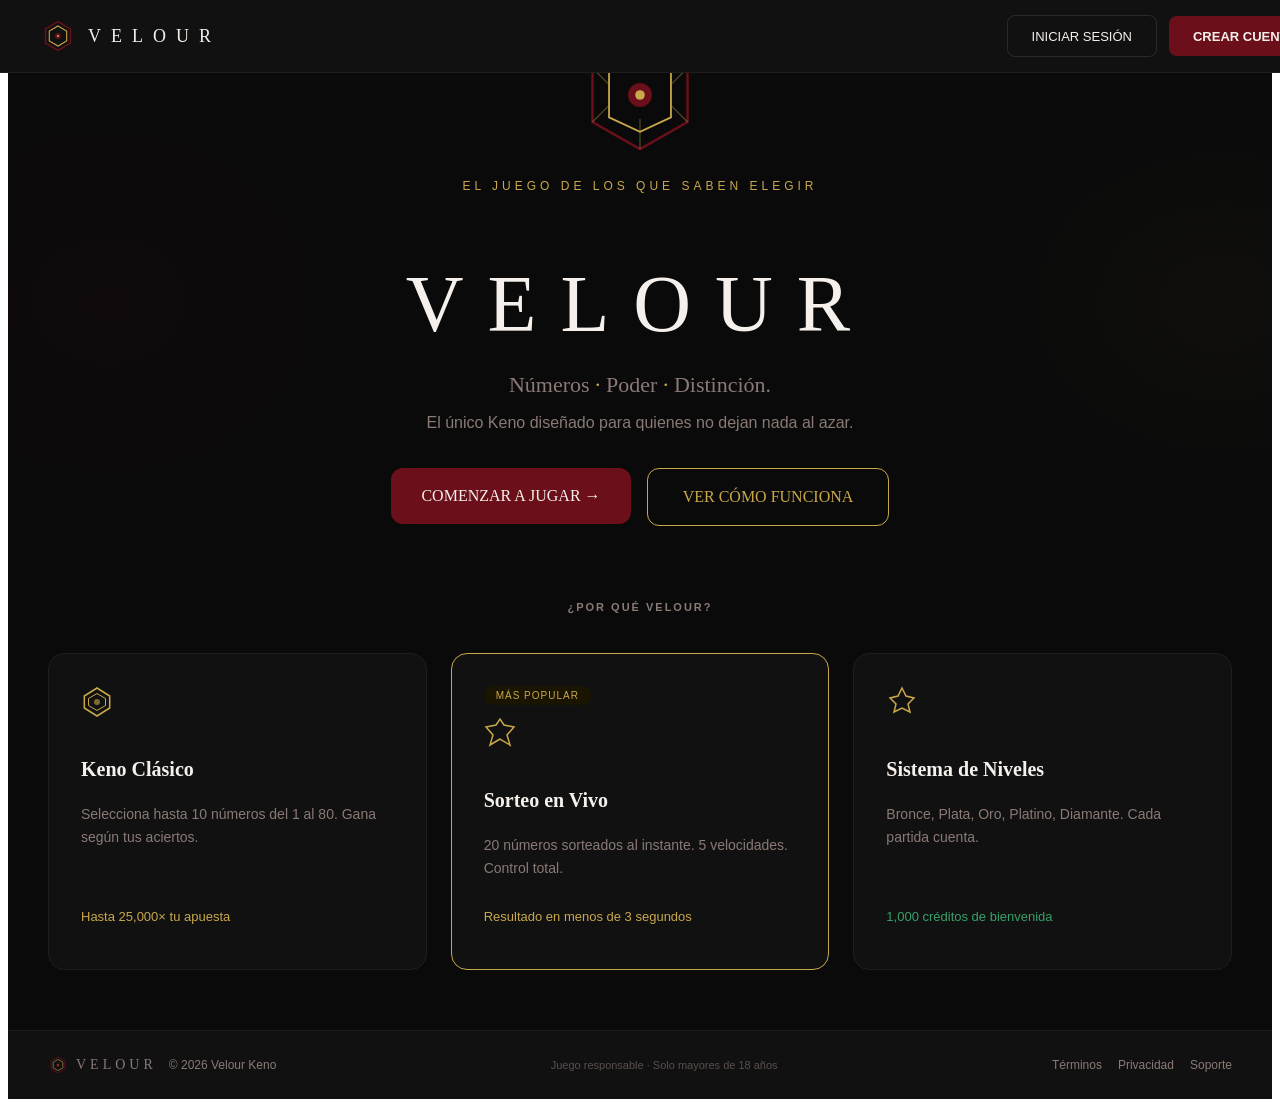
==== src/main/resources/static/index.html @ 397a427b "feat: add shared components, user management, landing page, README and CI workflow" ====
<!DOCTYPE html>
<html lang="es">
<head>
    <meta charset="UTF-8">
    <meta name="viewport" content="width=device-width, initial-scale=1.0">
    <title>Velour Keno — Números. Poder. Distinción.</title>
    <link rel="stylesheet" href="/css/styles.css">

    <style>
        /* ===== LANDING NAVBAR ===== */
        .landing-navbar {
            position: fixed;
            top: 0;
            left: 0;
            width: 100%;
            height: 72px;
            background: #111111;
            border-bottom: 1px solid #1E1E1E;
            display: flex;
            align-items: center;
            justify-content: space-between;
            padding: 0 40px;
            z-index: 1000;
        }

        .landing-logo {
            display: flex;
            align-items: center;
            gap: 12px;
            text-decoration: none;
        }

        .landing-logo-text {
            font-family: 'Georgia', serif;
            font-size: 18px;
            font-weight: 300;
            letter-spacing: 10px;
            color: #F5F0EB;
        }

        .landing-actions {
            display: flex;
            align-items: center;
            gap: 12px;
        }

        .btn-outline {
            background: transparent;
            border: 1px solid #2A2A2A;
            color: #F5F0EB;
            font-family: Arial, sans-serif;
            font-size: 13px;
            height: 40px;
            padding: 0 24px;
            border-radius: 8px;
            cursor: pointer;
            transition: border-color 0.2s ease, color 0.2s ease;
            text-decoration: none;
            display: inline-flex;
            align-items: center;
            justify-content: center;
        }

        .btn-outline:hover {
            border-color: #C9A84C;
            color: #C9A84C;
        }

        .btn-solid {
            background: #6B0F1A;
            border: none;
            color: #F5F0EB;
            font-family: Arial, sans-serif;
            font-size: 13px;
            font-weight: 700;
            height: 40px;
            padding: 0 24px;
            border-radius: 8px;
            cursor: pointer;
            transition: background 0.2s ease;
            text-decoration: none;
            display: inline-flex;
            align-items: center;
            justify-content: center;
        }

        .btn-solid:hover {
            background: #A01020;
        }

        /* ===== HERO ===== */
        .hero {
            position: relative;
            height: 460px;
            display: flex;
            align-items: center;
            justify-content: center;
            background: #0A0A0A;
            overflow: hidden;
            margin-top: 72px;
        }

        .hero-bg-left {
            position: absolute;
            left: -200px;
            top: 50%;
            transform: translateY(-50%);
            width: 600px;
            height: 500px;
            background: radial-gradient(ellipse, rgba(107, 15, 26, 0.06) 0%, transparent 70%);
            pointer-events: none;
        }

        .hero-bg-right {
            position: absolute;
            right: -200px;
            top: 50%;
            transform: translateY(-50%);
            width: 500px;
            height: 400px;
            background: radial-gradient(ellipse, rgba(201, 168, 76, 0.03) 0%, transparent 70%);
            pointer-events: none;
        }

        .hero-content {
            position: relative;
            z-index: 1;
            text-align: center;
            max-width: 700px;
            padding: 0 20px;
        }

        .hero-symbol {
            margin-bottom: 20px;
        }

        .hero-tagline {
            font-family: Arial, sans-serif;
            font-size: 12px;
            color: #C9A84C;
            letter-spacing: 4px;
            text-transform: uppercase;
            margin-bottom: 12px;
        }

        .hero-title {
            font-family: 'Georgia', serif;
            font-size: 80px;
            font-weight: 300;
            color: #F5F0EB;
            letter-spacing: 24px;
            display: block;
            margin-bottom: 8px;
        }

        .hero-slogan {
            font-family: 'Georgia', serif;
            font-size: 22px;
            font-weight: 300;
            color: #8A7A75;
            margin-bottom: 12px;
        }

        .hero-slogan span {
            color: #C9A84C;
        }

        .hero-desc {
            font-family: Arial, sans-serif;
            font-size: 16px;
            color: #8A7A75;
            max-width: 500px;
            margin: 0 auto;
            line-height: 1.6;
        }

        .hero-cta {
            display: flex;
            gap: 16px;
            justify-content: center;
            margin-top: 32px;
        }

        .btn-primary-lg {
            background: #6B0F1A;
            color: #F5F0EB;
            font-family: 'Georgia', serif;
            font-size: 16px;
            height: 56px;
            width: 240px;
            border: none;
            border-radius: 12px;
            cursor: pointer;
            transition: background 0.2s ease, transform 0.2s ease;
            display: inline-flex;
            align-items: center;
            justify-content: center;
            text-decoration: none;
        }

        .btn-primary-lg:hover {
            background: #A01020;
            transform: scale(1.02);
        }

        .btn-secondary-lg {
            background: transparent;
            border: 1px solid #C9A84C;
            color: #C9A84C;
            font-family: 'Georgia', serif;
            font-size: 16px;
            height: 56px;
            width: 240px;
            border-radius: 12px;
            cursor: pointer;
            transition: background 0.2s ease, color 0.2s ease, transform 0.2s ease;
            display: inline-flex;
            align-items: center;
            justify-content: center;
            text-decoration: none;
        }

        .btn-secondary-lg:hover {
            background: rgba(201, 168, 76, 0.1);
            transform: scale(1.02);
        }

        .hero-social {
            font-family: Arial, sans-serif;
            font-size: 13px;
            color: #8A7A75;
            margin-top: 16px;
        }

        /* ===== FEATURES ===== */
        .features {
            padding: 60px 40px;
            background: #0A0A0A;
        }

        .features-title {
            font-family: Arial, sans-serif;
            font-size: 11px;
            color: #8A7A75;
            letter-spacing: 2px;
            text-transform: uppercase;
            text-align: center;
            margin-bottom: 40px;
        }

        .features-grid {
            display: flex;
            gap: 24px;
            justify-content: center;
            max-width: 1200px;
            margin: 0 auto;
        }

        .feature-card {
            background: #111111;
            border: 1px solid #1E1E1E;
            border-radius: 16px;
            padding: 32px;
            width: 360px;
            display: flex;
            flex-direction: column;
        }

        .feature-card.featured {
            border-color: #C9A84C;
        }

        .feature-badge {
            display: inline-block;
            background: #1A1500;
            color: #C9A84C;
            font-family: Arial, sans-serif;
            font-size: 10px;
            letter-spacing: 1px;
            text-transform: uppercase;
            padding: 4px 12px;
            border-radius: 20px;
            margin-bottom: 12px;
            align-self: flex-start;
        }

        .feature-icon {
            margin-bottom: 16px;
        }

        .feature-name {
            font-family: 'Georgia', serif;
            font-size: 20px;
            color: #F5F0EB;
            margin-bottom: 8px;
        }

        .feature-desc {
            font-family: Arial, sans-serif;
            font-size: 14px;
            color: #8A7A75;
            line-height: 1.6;
            flex: 1;
        }

        .feature-stat {
            font-family: Arial, sans-serif;
            font-size: 13px;
            color: #C9A84C;
            margin-top: 16px;
        }

        .feature-stat.green {
            color: #38A169;
        }

        /* ===== FOOTER ===== */
        .landing-footer {
            height: 68px;
            background: #111111;
            border-top: 1px solid #1E1E1E;
            display: flex;
            align-items: center;
            justify-content: space-between;
            padding: 0 40px;
        }

        .footer-left {
            display: flex;
            align-items: center;
            gap: 8px;
            font-family: Arial, sans-serif;
            font-size: 12px;
            color: #8A7A75;
        }

        .footer-left .footer-logo-text {
            font-family: 'Georgia', serif;
            font-size: 14px;
            font-weight: 300;
            letter-spacing: 4px;
            color: #8A7A75;
            margin-right: 4px;
        }

        .footer-center {
            font-family: Arial, sans-serif;
            font-size: 11px;
            color: #8A7A75;
            opacity: 0.6;
        }

        .footer-right {
            display: flex;
            gap: 16px;
            font-family: Arial, sans-serif;
            font-size: 12px;
        }

        .footer-right a {
            color: #8A7A75;
            text-decoration: none;
            transition: color 0.2s ease;
        }

        .footer-right a:hover {
            color: #C9A84C;
        }

        /* ===== RESPONSIVE ===== */
        @media (max-width: 768px) {
            .landing-navbar {
                padding: 0 16px;
            }

            .btn-outline {
                display: none;
            }

            .hero-title {
                font-size: 48px;
                letter-spacing: 16px;
            }

            .hero-slogan {
                font-size: 18px;
            }

            .hero-cta {
                flex-direction: column;
                align-items: center;
            }

            .btn-primary-lg,
            .btn-secondary-lg {
                width: 100%;
                max-width: 320px;
            }

            .features-grid {
                flex-direction: column;
                align-items: center;
            }

            .feature-card {
                width: 100%;
                max-width: 400px;
            }

            .landing-footer {
                flex-direction: column;
                height: auto;
                gap: 8px;
                padding: 20px 16px;
                text-align: center;
            }

            .footer-center {
                order: 3;
            }
        }
    </style>
</head>
<body>

    <!-- ===== NAVBAR ===== -->
    <nav class="landing-navbar" role="navigation" aria-label="Navegación principal">
        <a class="landing-logo" href="/">
            <svg width="36" height="36" viewBox="0 0 100 100" fill="none" xmlns="http://www.w3.org/2000/svg">
                <polygon points="50,10 84.6,30 84.6,70 50,90 15.4,70 15.4,30" fill="none" stroke="#6B0F1A" stroke-width="4"/>
                <polygon points="50,22 74.2,36 74.2,64 50,78 25.8,64 25.8,36" fill="none" stroke="#C9A84C" stroke-width="3"/>
                <circle cx="50" cy="50" r="8" fill="#6B0F1A"/>
                <circle cx="50" cy="50" r="3" fill="#C9A84C"/>
            </svg>
            <span class="landing-logo-text">VELOUR</span>
        </a>
        <div class="landing-actions">
            <a href="/login.html" class="btn-outline">INICIAR SESIÓN</a>
            <a href="/register.html" class="btn-solid">CREAR CUENTA</a>
        </div>
    </nav>

    <!-- ===== HERO ===== -->
    <section class="hero" role="banner">
        <div class="hero-bg-left" aria-hidden="true"></div>
        <div class="hero-bg-right" aria-hidden="true"></div>

        <div class="hero-content">
            <div class="hero-symbol">
                <svg width="120" height="120" viewBox="0 0 100 100" fill="none" xmlns="http://www.w3.org/2000/svg">
                    <polygon points="50,5 89.6,27.5 89.6,72.5 50,95 10.4,72.5 10.4,27.5" fill="none" stroke="#6B0F1A" stroke-width="2"/>
                    <polygon points="50,19.4 75.8,31.3 75.8,68.7 50,80.6 24.2,68.7 24.2,31.3" fill="none" stroke="#C9A84C" stroke-width="1.5"/>
                    <circle cx="50" cy="50" r="10" fill="#6B0F1A"/>
                    <circle cx="50" cy="50" r="4" fill="#C9A84C"/>
                    <line x1="50" y1="5" x2="50" y2="30" stroke="#C9A84C" stroke-opacity="0.4" stroke-width="1"/>
                    <line x1="89.6" y1="27.5" x2="76.4" y2="40.7" stroke="#C9A84C" stroke-opacity="0.4" stroke-width="1"/>
                    <line x1="89.6" y1="72.5" x2="76.4" y2="59.3" stroke="#C9A84C" stroke-opacity="0.4" stroke-width="1"/>
                    <line x1="50" y1="95" x2="50" y2="70" stroke="#C9A84C" stroke-opacity="0.4" stroke-width="1"/>
                    <line x1="10.4" y1="72.5" x2="23.6" y2="59.3" stroke="#C9A84C" stroke-opacity="0.4" stroke-width="1"/>
                    <line x1="10.4" y1="27.5" x2="23.6" y2="40.7" stroke="#C9A84C" stroke-opacity="0.4" stroke-width="1"/>
                </svg>
            </div>

            <p class="hero-tagline">EL JUEGO DE LOS QUE SABEN ELEGIR</p>
            <h1 class="hero-title">VELOUR</h1>
            <p class="hero-slogan">Números <span>·</span> Poder <span>·</span> Distinción.</p>
            <p class="hero-desc">El único Keno diseñado para quienes no dejan nada al azar.</p>

            <div class="hero-cta">
                <a href="/register.html" class="btn-primary-lg">COMENZAR A JUGAR →</a>
                <a href="#features" class="btn-secondary-lg">VER CÓMO FUNCIONA</a>
            </div>

            <p class="hero-social">✦ 1,200 jugadores activos esta semana</p>
        </div>
    </section>

    <!-- ===== FEATURES ===== -->
    <section class="features" id="features" aria-label="Características de Velour Keno">
        <h2 class="features-title">¿POR QUÉ VELOUR?</h2>

        <div class="features-grid">
            <!-- Card 1: Keno Clásico -->
            <article class="feature-card">
                <div class="feature-icon">
                    <svg width="32" height="32" viewBox="0 0 32 32" fill="none" xmlns="http://www.w3.org/2000/svg">
                        <polygon points="16,2 28.7,10 28.7,22 16,30 3.3,22 3.3,10" fill="none" stroke="#C9A84C" stroke-width="1.5"/>
                        <polygon points="16,7.5 24.5,12.5 24.5,19.5 16,24.5 7.5,19.5 7.5,12.5" fill="none" stroke="#C9A84C" stroke-width="1"/>
                        <circle cx="16" cy="16" r="3" fill="#C9A84C" fill-opacity="0.6"/>
                    </svg>
                </div>
                <h3 class="feature-name">Keno Clásico</h3>
                <p class="feature-desc">Selecciona hasta 10 números del 1 al 80. Gana según tus aciertos.</p>
                <p class="feature-stat">Hasta 25,000× tu apuesta</p>
            </article>

            <!-- Card 2: Sorteo en Vivo (featured) -->
            <article class="feature-card featured">
                <span class="feature-badge">MÁS POPULAR</span>
                <div class="feature-icon">
                    <svg width="32" height="32" viewBox="0 0 32 32" fill="none" xmlns="http://www.w3.org/2000/svg">
                        <path d="M16 22L6 28L9 18L2 10L12 8L16 2L20 8L30 10L23 18L26 28L16 22Z" fill="none" stroke="#C9A84C" stroke-width="1.5"/>
                    </svg>
                </div>
                <h3 class="feature-name">Sorteo en Vivo</h3>
                <p class="feature-desc">20 números sorteados al instante. 5 velocidades. Control total.</p>
                <p class="feature-stat">Resultado en menos de 3 segundos</p>
            </article>

            <!-- Card 3: Sistema de Niveles -->
            <article class="feature-card">
                <div class="feature-icon">
                    <svg width="32" height="32" viewBox="0 0 32 32" fill="none" xmlns="http://www.w3.org/2000/svg">
                        <path d="M16 2L20 10L28 12L22 18L24 26L16 22L8 26L10 18L4 12L12 10L16 2Z" fill="none" stroke="#C9A84C" stroke-width="1.5"/>
                    </svg>
                </div>
                <h3 class="feature-name">Sistema de Niveles</h3>
                <p class="feature-desc">Bronce, Plata, Oro, Platino, Diamante. Cada partida cuenta.</p>
                <p class="feature-stat green">1,000 créditos de bienvenida</p>
            </article>
        </div>
    </section>

    <!-- ===== FOOTER ===== -->
    <footer class="landing-footer" role="contentinfo">
        <div class="footer-left">
            <svg width="20" height="20" viewBox="0 0 100 100" fill="none" xmlns="http://www.w3.org/2000/svg">
                <polygon points="50,10 84.6,30 84.6,70 50,90 15.4,70 15.4,30" fill="none" stroke="#6B0F1A" stroke-width="4"/>
                <polygon points="50,22 74.2,36 74.2,64 50,78 25.8,64 25.8,36" fill="none" stroke="#C9A84C" stroke-width="3"/>
                <circle cx="50" cy="50" r="8" fill="#6B0F1A"/>
                <circle cx="50" cy="50" r="3" fill="#C9A84C"/>
            </svg>
            <span class="footer-logo-text">VELOUR</span>
            <span>© 2026 Velour Keno</span>
        </div>
        <div class="footer-center">Juego responsable · Solo mayores de 18 años</div>
        <div class="footer-right">
            <a href="#">Términos</a>
            <a href="#">Privacidad</a>
            <a href="#">Soporte</a>
        </div>
    </footer>

    <!-- ===== JAVASCRIPT ===== -->
    <script src="/js/api.js"></script>
    <script>
        (function () {
            // Redirigir si ya está autenticado
            if (isAuthenticated()) {
                window.location.href = '/game.html';
                return;
            }

            // Smooth scroll para el botón "VER CÓMO FUNCIONA"
            document.querySelectorAll('a[href^="#"]').forEach(function (anchor) {
                anchor.addEventListener('click', function (e) {
                    var target = document.querySelector(this.getAttribute('href'));
                    if (target) {
                        e.preventDefault();
                        target.scrollIntoView({ behavior: 'smooth', block: 'start' });
                    }
                });
            });
        })();
    </script>
</body>
</html>
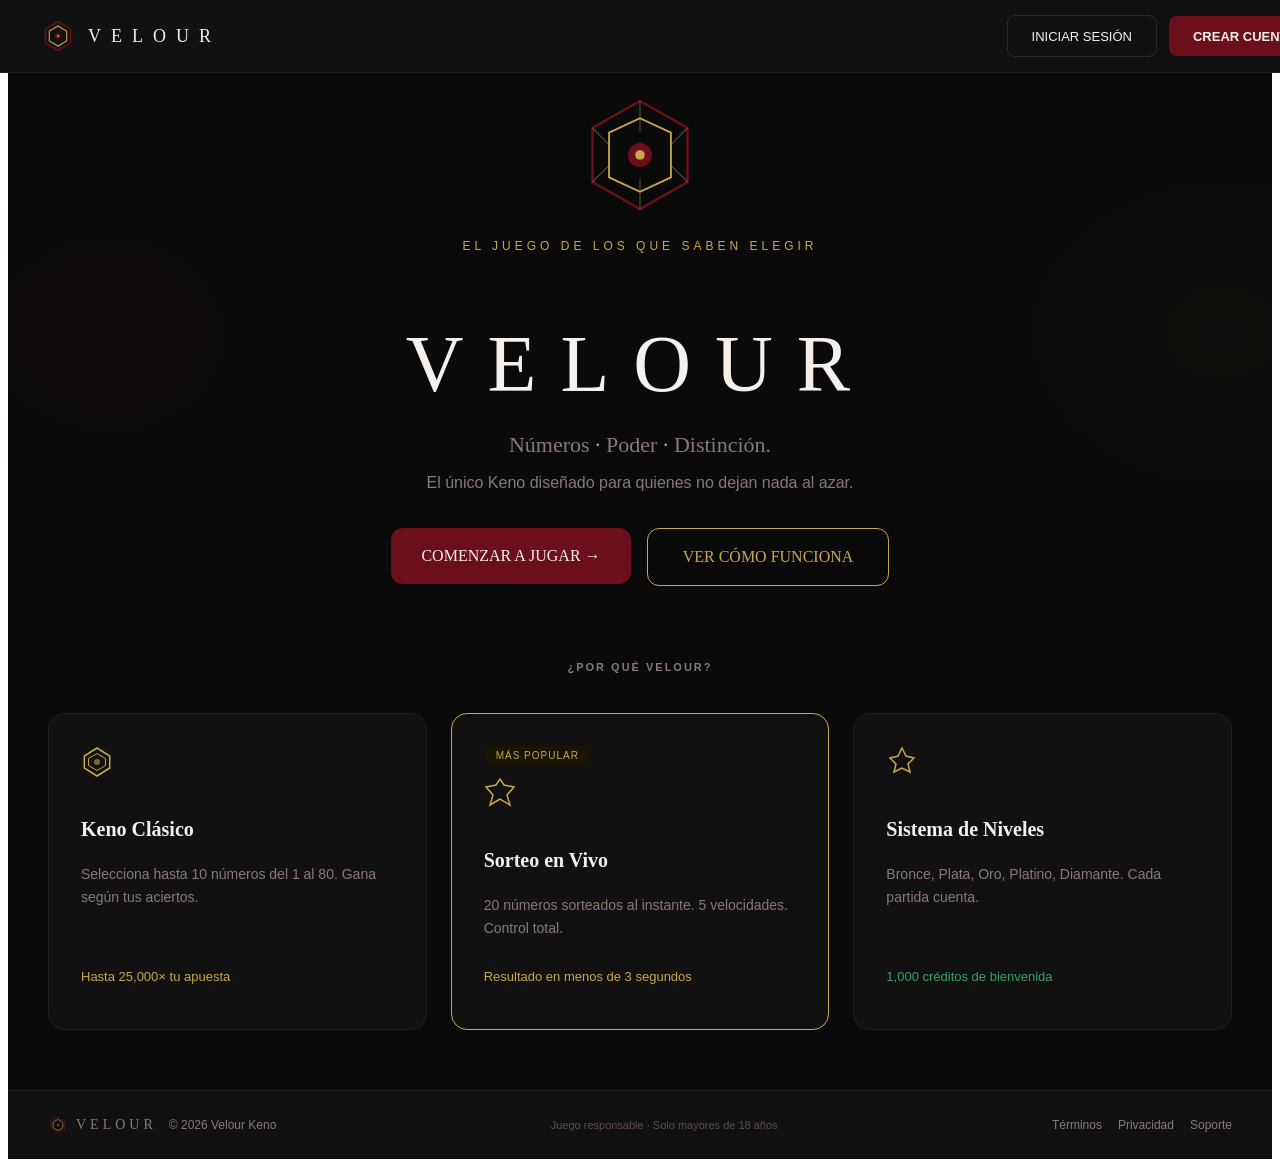
==== commit c82344a9: "fix: landing page hero padding and smooth scroll" ====
--- a/src/main/resources/static/index.html
+++ b/src/main/resources/static/index.html
@@ -97,7 +97,7 @@
             justify-content: center;
             background: #0A0A0A;
             overflow: hidden;
-            margin-top: 72px;
+            margin-top: 72px; padding-top: 60px;
         }
 
         .hero-bg-left {
@@ -565,3 +565,4 @@
     </script>
 </body>
 </html>
+
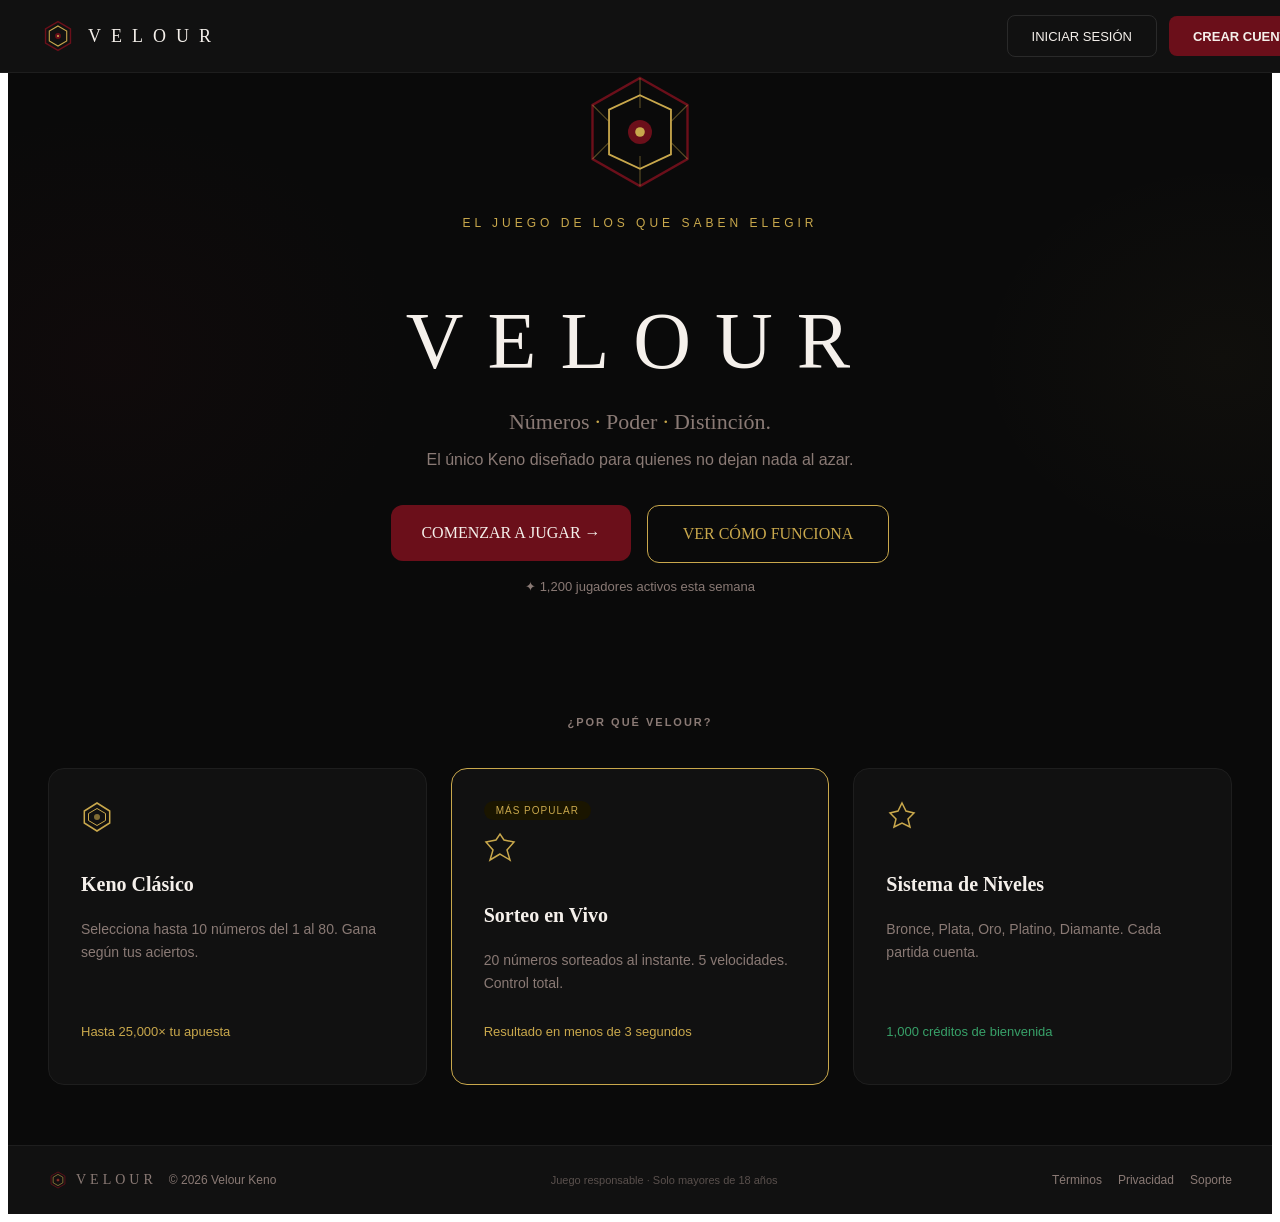
==== commit 88394b61: "fix: hero section layout and spacing" ====
--- a/src/main/resources/static/index.html
+++ b/src/main/resources/static/index.html
@@ -91,13 +91,13 @@
         /* ===== HERO ===== */
         .hero {
             position: relative;
-            height: 460px;
+            min-height: 460px; height: auto; padding: 40px 20px;
             display: flex;
             align-items: center;
             justify-content: center;
             background: #0A0A0A;
             overflow: hidden;
-            margin-top: 72px; padding-top: 60px;
+            margin-top: 72px; padding-top: 0;
         }
 
         .hero-bg-left {
@@ -551,7 +551,7 @@
                 return;
             }
 
-            // Smooth scroll para el botón "VER CÓMO FUNCIONA"
+            document.addEventListener("DOMContentLoaded", function() {
             document.querySelectorAll('a[href^="#"]').forEach(function (anchor) {
                 anchor.addEventListener('click', function (e) {
                     var target = document.querySelector(this.getAttribute('href'));
@@ -566,3 +566,6 @@
 </body>
 </html>
 
+
+
+
